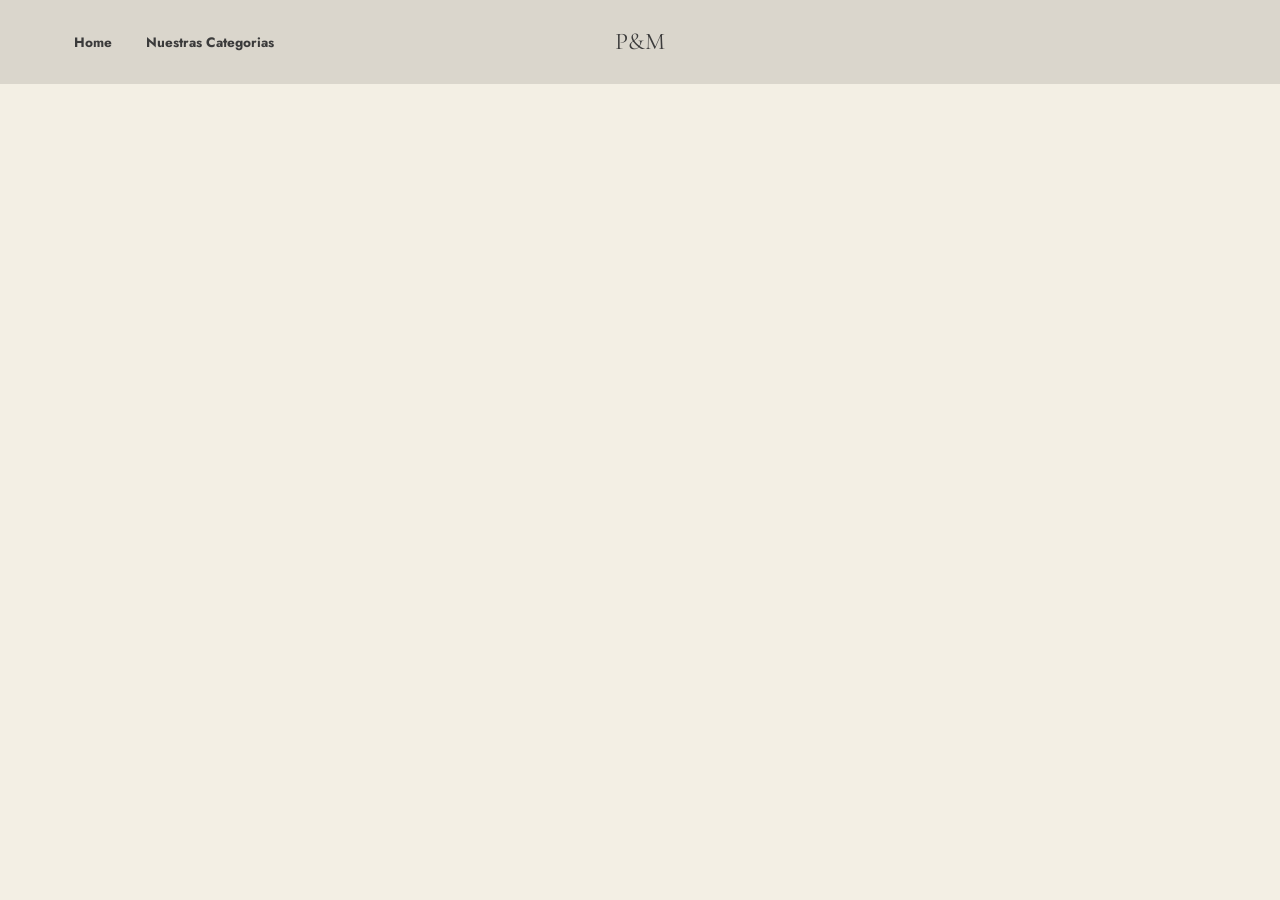
==== pages/arabes.html @ 8a9dba25 "Agregue un HTML para todas las categorias y la opcion de volver a home y a categorias desde cada HTM" ====
<!DOCTYPE html>
<html lang="es">
<head>
    <meta charset="UTF-8">
    <meta name="viewport" content="width=device-width, initial-scale=1.0">
    <meta name="author" content="P&M">
    <link rel="preconnect" href="https://fonts.googleapis.com">
    <link rel="preconnect" href="https://fonts.gstatic.com" crossorigin>
    <link href="https://fonts.googleapis.com/css2?family=Black+Ops+One&family=Cormorant:ital,wght@0,300..700;1,300..700&family=Exo+2:ital,wght@0,100..900;1,100..900&display=swap" rel="stylesheet">
    <link rel="preconnect" href="https://fonts.googleapis.com">
    <link rel="preconnect" href="https://fonts.gstatic.com" crossorigin>
    <link href="https://fonts.googleapis.com/css2?family=Jost:ital,wght@0,100..900;1,100..900&display=swap" rel="stylesheet">
    <link href="https://cdn.jsdelivr.net/npm/bootstrap@5.3.3/dist/css/bootstrap.min.css" rel="stylesheet">
    <link rel="stylesheet" href="https://cdnjs.cloudflare.com/ajax/libs/font-awesome/6.5.2/css/all.min.css">
    <link rel="icon" type="image/x-icon" href="assets/favicon_empresa.ico">
    <link rel="stylesheet" href="../assets/style.css">
    <title>P&M</title>
</head>
<body>
    <!--Extraido de Bootstraps, Navbar sin lista-->
    <nav class="navbar navbar-expand-lg barra-navegacion">
        <div class="container-fluid">
                <a class="logo-marca" href="#">P&M</a>
                <button class="navbar-toggler" type="button" data-bs-toggle="collapse" data-bs-target="#navbarNavAltMarkup" aria-controls="navbarNavAltMarkup" aria-expanded="false" aria-label="Toggle navigation">
                    <span class="navbar-toggler-icon"></span>
                </button>
                <div class="collapse navbar-collapse justify-content-center" id="navbarNavAltMarkup">
                    <div class="navbar-nav">
                        <a class="nav-link" aria-current="page" href="../index.html">Home</a>
                        <a class="nav-link" aria-current="page" href="categorias.html">Nuestras Categorias</a>
                    </div>
                </div>
            </div>
        </div>
    </nav>
    <script src="https://cdn.jsdelivr.net/npm/bootstrap@5.3.3/dist/js/bootstrap.bundle.min.js"></script>
</body>
</html>
---- assets/style.css ----
body {
    background-color: #f3efe4; /*Defino el color de fondo base para todo el body de la pagina*/
    font-family: 'Jost', sans-serif; /*Como letra base va a usar Jost para todo lo que no este definido con su propia fuente*/
}
h1 {
    text-align: center;
    margin-bottom: 2rem; /*Separa las cajas de contenido del titulo*/
    color: #3b3b3b;
    font-family: 'Cormorant', sans-serif;
}
h2 {
    text-align: center;
    margin-bottom: 2rem; /*Separa las cajas de contenido del titulo*/
    color: #3b3b3b;
    font-family: 'Cormorant', sans-serif;
}
/*Agrega un padding al contenerdor de la navbar haciendo que se vea mejor y el texto mas centrado*/
.container-fluid {
    padding: 1rem; /*Crea un espacio de separacion entre el elemento y su propio borde*/
}
/*Barra de navegacion superior */
.barra-navegacion {
    position: sticky; /*Hace que la barra de navegacion se quede fija en la parte superior de la pantalla cuando se hace scroll*/
    top: 0; /*Se usa en conjunto con position: sticky para dejar fija la barra en la parte superior, indica que entre la barra y el contenido no hay espacio*/
    width: 100%; /*Define que la barra ocupe todo el ancho de la pantalla*/
    z-index: 1000; /*Mueve la barra por encima de otros elementos evitando superposicion*/
    background: #dad6cc; /*Cambia el color de fondo de la barra de navegacion para evitar confusiones y que resalte sobre el resto*/
}
/*Logo de la marca, ordena que en el logo de la barra de navegacion tenga estas caracteristicas*/
.barra-navegacion .logo-marca{
    color: #3b3b3b; /*Define el color del texto del logo*/
    font-family: 'Cormorant', sans-serif; /*Se redefine con la caracteristica del cascading la fuente de la letra*/
    font-size: 1.5rem; /*Se define el tamaño de la fuente usando rem para que en todo las pantallas tenga la misma apariencia*/
    text-decoration: none; /*Al ser un link posee texto azul y subrayado, esto lo desactiva*/
    position: relative; /*Se define la posicion relativa para poder usar el transform y centrar el logo en la barra de navegacion*/
    left: 50%; /*Se define su posicion al 50% del ancho de la pantalla desde la izquierda*/
    transform: translateX(-50%); /*Se usa transform ya que al usar de referencia el punto inferior izquierdo causa que se vea descentrado, esto arregla eso moviendo el logo al medio de su contenedor quedando centrado en la barra*/
    cursor: pointer; /*Cambia el cursor al pasar sobre el logo*/
    z-index: 1050; /*Sobrepone el logo sobre otros elementos incluido la navbar*/
}
/*Define el espaciado entre cada opcion de la barra y define que la barra ocupe todo el ancho de la pantalla*/
.barra-navegacion .navbar-nav {
    gap: 1.15rem; /*Define el espacio entre cada opcion de la barra de navegacion*/
    width: 100%; /*Indica que se estire a lo ancho de su contenedor que es mas pequeño que el de la navbar*/
}
/*Esta clase es la clase que modifica a los links, las opciones presentes en la barra. Define color, tamaño de fuente, el "peso" y la transicion*/
.barra-navegacion .nav-link {
    color: #3b3b3b; /*Define el color*/
    font-size: 0.85rem; /*Define el tamaño de la fuente*/
    font-weight: bold; /*Define el peso de la fuente, en este caso bold es negrita*/
    transition: color 0.2s ease, text-shadow 0.2s ease; /*Se define la transicion para el cambio de color y sombra del texto al posicionarse encima del mismo. Se usa en conjunto con el hover*/
}
/*Aca se define que pasa cuando se para sobre la opcion del menu*/
.barra-navegacion .nav-link:hover { /*Si el :hover tuviera un espacio afectaria a cada opcion por separado en vez de como un conjunto en caso de tener imagenes o algun otro elemento*/
    color: #3b3b3b; /*Define el color del texto al pasar el mouse sobre ella*/
    text-shadow: 0 0 10px #3b3b3b; /*Indica que pasa cuando se posa sobre ese boton, en este caso genera una sombra alrededor del texto*/
}
/*Menu hamburguesa, se define el color del borde*/
.barra-navegacion .navbar-toggler {
    border-color: #3b3b3b; /*Define el color del borde*/
}
/*Estilos del banner principal*/
/*Define la posicion y extension de la clase banner en si*/
.banner {
    position: relative; /*Se define la posicion relativa para poder usar el transform y centrar el contenido del banner*/
    width: 100%; /*Define que ocupe todo el ancho de la pantalla*/
    margin: 0; /*Define que no tenga margen, es decir, que no tenga espacio entre el borde de la pantalla y el banner*/
    padding: 0; /*Define que no tenga padding, es decir, que no tenga espacio entre el borde del banner y su contenido*/
    overflow: hidden; /*Evita que el contenido del banner se desborde de su contenedor, esto es util para que las imagenes no sobresalgan del banner*/
}
/*Define las caracteristicas de la imagen del banner*/
.banner img {
    display: block; /*Hace que la imagen se comporte como un bloque, es decir, que ocupe todo el ancho disponible y que no tenga espacio entre ella y otros elementos*/
    width: 100%; /*Define que ocupe todo el ancho de su contenedor*/
    height: auto; /*Define que la altura de la imagen se ajuste automaticamente al ancho de la misma, manteniendo la relacion de aspecto*/
    max-height: calc(100vh - 4rem); /*Es una funcion agregada de CSS que permite calcular tamaños con distintas unidades, en este caso calcua el 100% del alto de dispositivo y se le resta una medida fija esto se hace para que al entrar cargue la image desde donde termina la barra de navegacion hasta el borde inferior del dispositivo*/
    object-fit: cover; /*Le ordena al objeto que cubra el espacio disponible sin distorsionarse*/
    box-shadow: 0 12px 30px rgba(0, 0, 0, 0.35);
    filter: brightness(0.8); /*Reduce el brillo de la imagen para que las letras blancas sean legibles*/
}
.banner h1 {
    font-family: 'Cormorant', sans-serif; /*Define la fuente de la letra del texto importada de Google Fonts*/
    position: absolute; /*Se define una posicon absoluta asi el texto se posiciona sobre la imagen del banner y no se ve afectado por el flujo normal del documento*/
    top: 50%; /*Se centra verticalmente*/
    left: 50%; /*Se centra horizontalmente*/
    transform: translate(-50%, -50%); /*Al tomar como referencia el punto inferior izquierdo se desplaza la mitad de su ancho y altura para que quede centrado*/
    z-index: 2; /*Se define un z-index mayor al de la imagen para que el texto se vea por encima de la misma*/
    color: #ffffff; /*Define el color del texto*/
    text-align: center; /*Define que el texto se alinee al centro*/
    text-shadow: 0 4px 12px rgba(0, 0, 0, 0.7); /*Agrega una sombra al texto para mejorar la legibilidad sobre la imagen*/
}
/*Estilos de la seccion de contenidos */
/*Este fragmento modifica la etiqueta h2 de la clase contenido */
.seccion-sobre-nosotros h2 {
    text-align: center; /*Alinea el texto al centro*/
    margin-bottom: 0.75rem; /*Toma un margen que separa lo que va abajo para darle espacio*/
    color: #3b3b3b; /*Selecciona el color del texto*/
    font-family: 'Cormorant', sans-serif; /*La fuente de la letra del texto importada de Google Fonts*/
    margin-top: 2rem; /*Toma un margen que separa lo que va arriba para darle espacio*/
}
.seccion-sobre-nosotros p {
    text-align: center; /*Alinea el texto al centro*/
    margin: 0 auto 1.5rem; /*Toma un margen que separa lo que va abajo para darle espacio*/
    color: #555; /*Selecciona el color del texto*/
    font-size: 1.25rem; /*Define el tamaño de la letra*/
    line-height: 1.6; /*Define la altura de la linea, es decir, el espacio entre cada linea de texto*/
    max-width: 75%; /*Define un ancho maximo para que no se vea tan largo el texto y sea mas facil de leer. Sin esto el auto del margin no funcionaria correctamente, ya uqe lo que hace el auto es que extiende maregenes laterales para que el texto quede centrado y para eso debe tener un ancho definido*/
}
/*Desde aca hasta modifica la seccion de productos, tanto las tarjetas como la fuente de las letras*/
.seccion-productos {
    padding: 3rem 1.5rem; /*Crea una separacion entre el contenido y su propia caja de contenido. El primer valor aplica ese padding arriba y abajo, el otro en izquierda y derecho*/
}
/*Cambia el estilo del h2 de la seccion de productos*/
.seccion-productos h2 {
    text-align: center;
    margin-bottom: 2rem; /*Separa las cajas de contenido del titulo*/
    color: #3b3b3b;
    font-family: 'Cormorant', sans-serif;
}
/*Este fragmento modifica el diseño de la cuadrícula de productos*/
.cuadricula-productos {
    display: grid; /*Convierte el contenedor en una cuadrícula con filas y columnas*/
    grid-template-columns: repeat(auto-fit, minmax(220px, 1fr)); /*Crea una cuadricula responsive que se adapta a la pantalla. El repeat indica que debe repetir este patron por cada columna, sin tener que escribir manualmente cada una. Auto-fit ajusta el numero de columans segun el ancho de la pantalla evitando que alguna no se dibuje o quede por la mitad. Minmax respresenta el minimo tamaño que debe tomar cada columna. Y fr significa el tamaño minimo, fr es fraccion unit que representa una faccion del espacio disponible en el contenedor, evitando desbordamientos*/
    gap: 1.5rem; /*Actua como un margen entre las cajas de productos*/
    max-width: 1200px; /*Setea un estiramiento maximo de 1200px, esto evita que al achicar la pantalla la estructura se desborde y rompa la estetica, pero a la vez, si alcanza ese ancho se detiene*/
    margin: 0 auto; /*Cuando supera los 1200px se detiene ahi y esto hace que el contenido quede centrado poniendo que no tenga margenes arriba y abajo y que se adapte al medio con el auto*/
    align-items: stretch; /*Define que las cajas ocupen todo el espacio disponible verticalmente cuando no hay una verticalidad definida*/
}
.tarjeta-producto {
    background: #dfdbd0; /*Define el color de fondo de las tarjetas de producto*/
    border-radius: 16px; /*Define el redondeo de las esquinas de las tarjetas de producto*/
    overflow: hidden; /*Evita que el contenido de la tarjeta se desborde de su contenedor, esto es util para que las imagenes no sobresalgan de la tarjeta*/
    box-shadow: 0 8px 20px rgba(0, 0, 0, 0.08); /*Define la sombra de la tarjeta, el primer valor es el desplazamiento horizontal, el segundo es el desplazamiento vertical y el tercero es el difuminado*/
    display: flex; /*Convierte la tarjeta en un contenedor flexible, esto permite que los elementos hijos se acomoden de manera flexible y responsiva*/
    flex-direction: column; /*Define que los elementos hijos se acomoden en una columna, es decir, uno debajo del otro*/
    height: 100%; /*Hace que la tarjeta ocupe todo el alto disponible en su contenedor, esto es util para que todas las tarjetas tengan la misma altura y se vean uniformes*/
}

.tarjeta-producto:hover { /*Si el :hover va con espacio entonces no afecta a toda la tarejta si no a cada hijo de la tarjeta*/
    transform: translateY(-5px); /*Se traslada 5px hacia arriba para hacer notar que se esta interactuando con ella*/
    box-shadow: 0 12px 25px rgba(0, 0, 0, 0.12); /*Crea una sombra para darle un efecto de elevación*/
}
/*Este fragmento modifica el diseño de la imagen dentro de cada tarjeta de producto*/
.tarjeta-producto img {
    width: 100%; /*Que ocupe todo el ancho disponible del contenedor*/
    height: 240px; /*Define una altura fija para que todas las imagenes tengan la misma altura y se vean uniformes*/
    object-fit: cover; /*Hace que la imagen se ajuste al contenedor sin distorsionarse, recortando lo que sobre si es necesario*/
    display: block; /*Hace que la imagen se comporte como un bloque, es decir, que ocupe todo el ancho disponible y que no tenga espacio entre ella y otros elementos*/
}
.tarjeta-producto a {
    text-decoration: none; /*Elimina el subrayado del texto del link*/
    color: inherit; /*Hace que el color del texto del link herede el color de su contenedor, evitando que se vea azul y subrayado*/
}
/*Este fragmento modifica el diseño de la información dentro de cada tarjeta de producto*/
.info-producto {
    padding: 1rem; /*Crea un espacio de separacion entre el contenido y su propio borde*/
    display: flex; /*Convierte el contenedor en un contenedor flexible, esto permite que los elementos hijos se acomoden de manera flexible y responsiva*/
    flex-direction: column; /*Define que los elementos hijos se acomoden en una columna, es decir, uno debajo del otro*/
    justify-content: flex-start; /*Alinea los elementos hijos al inicio del contenedor, es decir, hacia arriba*/
    flex: 1; /*Causa que los contenedores de información se expandan para llenar el espacio disponible haceindo que sean todos iguales*/
}
/*Este fragmento modifica el diseño del título dentro de cada tarjeta de producto*/
.product-info h3,
.product-info h4 {
    margin: 0 0 0.5rem; /*Agrega un espacio de separación entre el título y el contenido siguiente pero no en los costados*/
    color: #3b3b3b; /*Define el color del texto del título*/
    font-size: 1.1rem; /*Define el tamaño de la fuente del título*/
    
}
/*Este fragmento modifica el diseño de la descripción dentro de cada tarjeta de producto*/
.info-producto p {
    margin: 0; /*Elimina el margen por defecto del párrafo*/
    color: #555; /*Define el color del texto de la descripción*/
    font-size: 0.95rem; /*Define el tamaño de la fuente de la descripción*/
    line-height: 1.5; /*Define la altura de la línea, es decir, el espacio entre cada línea de texto de la descripción en caso de que ocupe mas de una línea*/
}

.tarjeta-mas-info {
    background: #dfdbd0; /*Define el color de fondo de las tarjetas de producto*/
    border-radius: 16px; /*Define el redondeo de las esquinas de las tarjetas de producto*/
    overflow: hidden; /*Evita que el contenido de la tarjeta se desborde de su contenedor, esto es util para que las imagenes no sobresalgan de la tarjeta*/
    box-shadow: 0 8px 20px rgba(0, 0, 0, 0.08); /*Define la sombra de la tarjeta, el primer valor es el desplazamiento horizontal, el segundo es el desplazamiento vertical y el tercero es el difuminado*/

    display: flex; /*Convierte la tarjeta en un contenedor flexible, esto permite que los elementos hijos se acomoden de manera flexible y responsiva*/
    flex-direction: column; /*Define que los elementos hijos se acomoden en una columna, es decir, uno debajo del otro*/
    align-items: center; /*Alinea el texto al centro*/
    justify-content: center; /*Alinea el contenido al centro*/
    text-align: center; /*Alinea el texto al centro*/
    height: 100%; /*Hace que la tarjeta ocupe todo el alto disponible en su contenedor, esto es util para que todas las tarjetas tengan la misma altura y se vean uniformes*/
}
.tarjeta-mas-info:hover { /*Si el :hover va con espacio entonces no afecta a toda la tarejta si no a cada hijo de la tarjeta*/
    transform: translateY(-5px); /*Se traslada 5px hacia arriba para hacer notar que se esta interactuando con ella*/
    box-shadow: 0 12px 25px rgba(0, 0, 0, 0.12); /*Crea una sombra para darle un efecto de elevación*/
}
.texto-mas-info h4 {
    color: #3b3b3b; /*Define el color del texto del título*/
    font-size: 2rem; /*Define el tamaño de la fuente del título*/
}
/*Este fragmento modifica el diseño de la descripción dentro de cada tarjeta de producto*/
.texto-mas-info p {
    margin: 0; /*Elimina el margen por defecto del párrafo*/
    color: #555; /*Define el color del texto de la descripción*/
    font-size: 1.25rem; /*Define el tamaño de la fuente de la descripción*/
    line-height: 1.5; /*Define la altura de la línea, es decir, el espacio entre cada línea de texto de la descripción en caso de que ocupe mas de una línea*/
}
.texto-mas-info .boton-mas {
    display: inline-block; /*Hace que el botón se comporte como un bloque en línea, es decir, que ocupe solo el espacio necesario y que pueda estar al lado de otros elementos*/
    padding: 0.5rem 1rem; /*Crea un espacio de separacion entre el contenido y su propio borde, el primer valor aplica arriba y abajo, el otro en izquierda y derecho*/
    background-color: #3b3b3b; /*Define el color de fondo del botón*/
    color: #ffffff; /*Define el color del texto del botón*/
    border-radius: 8px; /*Define el redondeo de las esquinas del botón*/
    text-decoration: none; /*Elimina el subrayado del texto del botón*/
    transition: background-color 0.2s ease, transform 0.2s ease; /*Define la transición para los cambios de color de fondo y transformación al pasar el mouse sobre el botón*/
    margin: 1rem; /*Crea un espacio de separacion entre el botón y el contenido superior*/
}
.redes-sociales {
    list-style: none;
    padding: 0;
    margin: 0 auto;
    max-width: 900px;
    width: 100%;
    display: flex;
    flex-direction: column;
    align-items: center;
    gap: 1rem;
}
.redes-sociales-item {
    width: 100%;
    max-width: 520px;
    display: grid;
    grid-template-columns: 70px 1fr;
    align-items: center;
    gap: 1rem;
    justify-content: center;
}
.logo-red-social {
    width: 64px;
    height: 64px;
    display: flex;
    align-items: center;
    justify-content: center;
    background: #dad6cc;
    border-radius: 50%;
    color: #3b3b3b;
    font-size: 2rem;
    text-decoration: none;
    transition: transform 0.2s ease, box-shadow 0.2s ease;
}
.logo-red-social:hover {
    transform: scale(1.08);
    box-shadow: 0 8px 18px rgba(0, 0, 0, 0.1);
}
.redes-sociales-item p {
    margin: 0;
    color: #3b3b3b;
    font-size: 1rem;
    line-height: 1.5;
    text-align: left;
    display: flex;
    align-items: center;
    justify-content: flex-start;
}
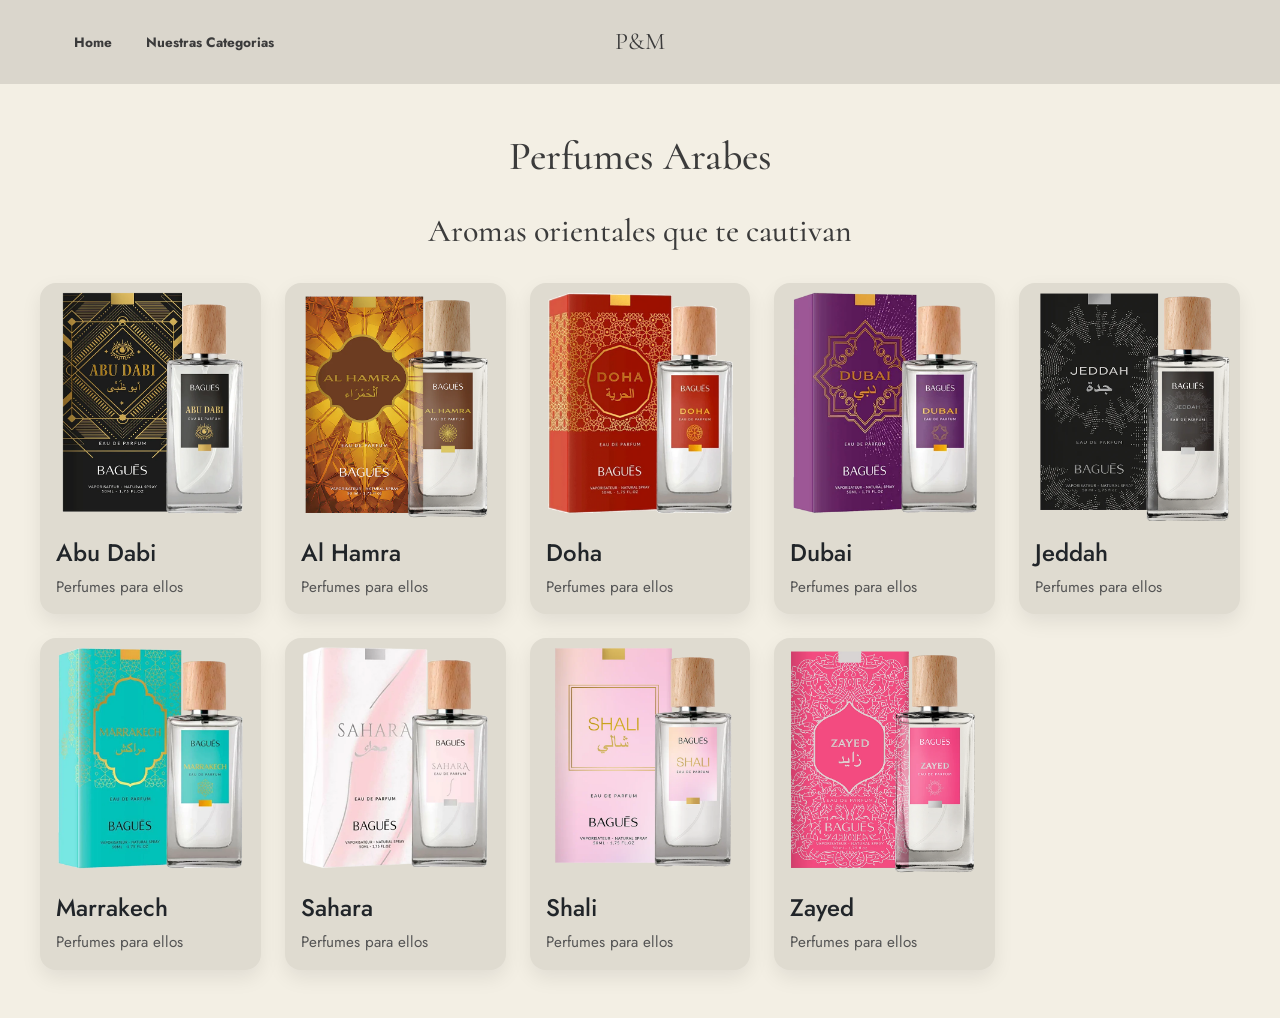
==== commit 211ec595: "Agregue todas las imagenes para Aromatizantes y arabes y converti las tarjetas de categorias en carr" ====
--- a/pages/arabes.html
+++ b/pages/arabes.html
@@ -20,19 +20,86 @@
     <!--Extraido de Bootstraps, Navbar sin lista-->
     <nav class="navbar navbar-expand-lg barra-navegacion">
         <div class="container-fluid">
-                <a class="logo-marca" href="#">P&M</a>
-                <button class="navbar-toggler" type="button" data-bs-toggle="collapse" data-bs-target="#navbarNavAltMarkup" aria-controls="navbarNavAltMarkup" aria-expanded="false" aria-label="Toggle navigation">
-                    <span class="navbar-toggler-icon"></span>
-                </button>
-                <div class="collapse navbar-collapse justify-content-center" id="navbarNavAltMarkup">
-                    <div class="navbar-nav">
-                        <a class="nav-link" aria-current="page" href="../index.html">Home</a>
-                        <a class="nav-link" aria-current="page" href="categorias.html">Nuestras Categorias</a>
-                    </div>
+            <a class="logo-marca" href="#">P&M</a>
+            <button class="navbar-toggler" type="button" data-bs-toggle="collapse" data-bs-target="#navbarNavAltMarkup" aria-controls="navbarNavAltMarkup" aria-expanded="false" aria-label="Toggle navigation">
+                <span class="navbar-toggler-icon"></span>
+            </button>
+            <div class="collapse navbar-collapse justify-content-center" id="navbarNavAltMarkup">
+                <div class="navbar-nav">
+                    <a class="nav-link" aria-current="page" href="../index.html">Home</a>
+                    <a class="nav-link" aria-current="page" href="categorias.html">Nuestras Categorias</a>
                 </div>
             </div>
         </div>
     </nav>
+    <section class="seccion-productos" id="productos">
+        <h1>Perfumes Arabes</h1>
+        <h2>Aromas orientales que te cautivan</h2>
+        <div class="cuadricula-productos">
+            <article class="tarjeta-producto">
+                <img src="../assets/img/arabes/abu_dabi.webp" alt="Perfume Abu Dabi">
+                <div class="info-producto">
+                    <h4>Abu Dabi</h4>
+                    <p>Perfumes para ellos</p>
+                </div>
+            </article>
+            <article class="tarjeta-producto">
+                <img src="../assets/img/arabes/al_hamra.webp" alt="Perfume Al Hamra">
+                <div class="info-producto">
+                    <h4>Al Hamra</h4>
+                    <p>Perfumes para ellos</p>
+                </div>
+            </article>
+            <article class="tarjeta-producto">
+                <img src="../assets/img/arabes/doha.webp" alt="Perfume Doha">
+                <div class="info-producto">
+                    <h4>Doha</h4>
+                    <p>Perfumes para ellos</p>
+                </div>
+            </article>
+            <article class="tarjeta-producto">
+                <img src="../assets/img/arabes/dubai.webp" alt="Perfume Dubai">
+                <div class="info-producto">
+                    <h4>Dubai</h4>
+                    <p>Perfumes para ellos</p>
+                </div>
+            </article>
+            <article class="tarjeta-producto">
+                <img src="../assets/img/arabes/jeddah.webp" alt="Perfume Jeddah">
+                <div class="info-producto">
+                    <h4>Jeddah</h4>
+                    <p>Perfumes para ellos</p>
+                </div>
+            </article>
+            <article class="tarjeta-producto">
+                <img src="../assets/img/arabes/marrakech.webp" alt="Perfume Marrakech">
+                <div class="info-producto">
+                    <h4>Marrakech</h4>
+                    <p>Perfumes para ellos</p>
+                </div>
+            </article>
+            <article class="tarjeta-producto">
+                <img src="../assets/img/arabes/sahara.webp" alt="Perfume Sahara">
+                <div class="info-producto">
+                    <h4>Sahara</h4>
+                    <p>Perfumes para ellos</p>
+                </div>
+            </article>
+            <article class="tarjeta-producto">
+                <img src="../assets/img/arabes/shali.webp" alt="Perfume Shali">
+                <div class="info-producto">
+                    <h4>Shali</h4>
+                    <p>Perfumes para ellos</p>
+                </div>
+            </article>
+            <article class="tarjeta-producto">
+                <img src="../assets/img/arabes/zayed.webp" alt="Perfume Zayed">
+                <div class="info-producto">
+                    <h4>Zayed</h4>
+                    <p>Perfumes para ellos</p>
+                </div>
+            </article>
+
     <script src="https://cdn.jsdelivr.net/npm/bootstrap@5.3.3/dist/js/bootstrap.bundle.min.js"></script>
 </body>
 </html>
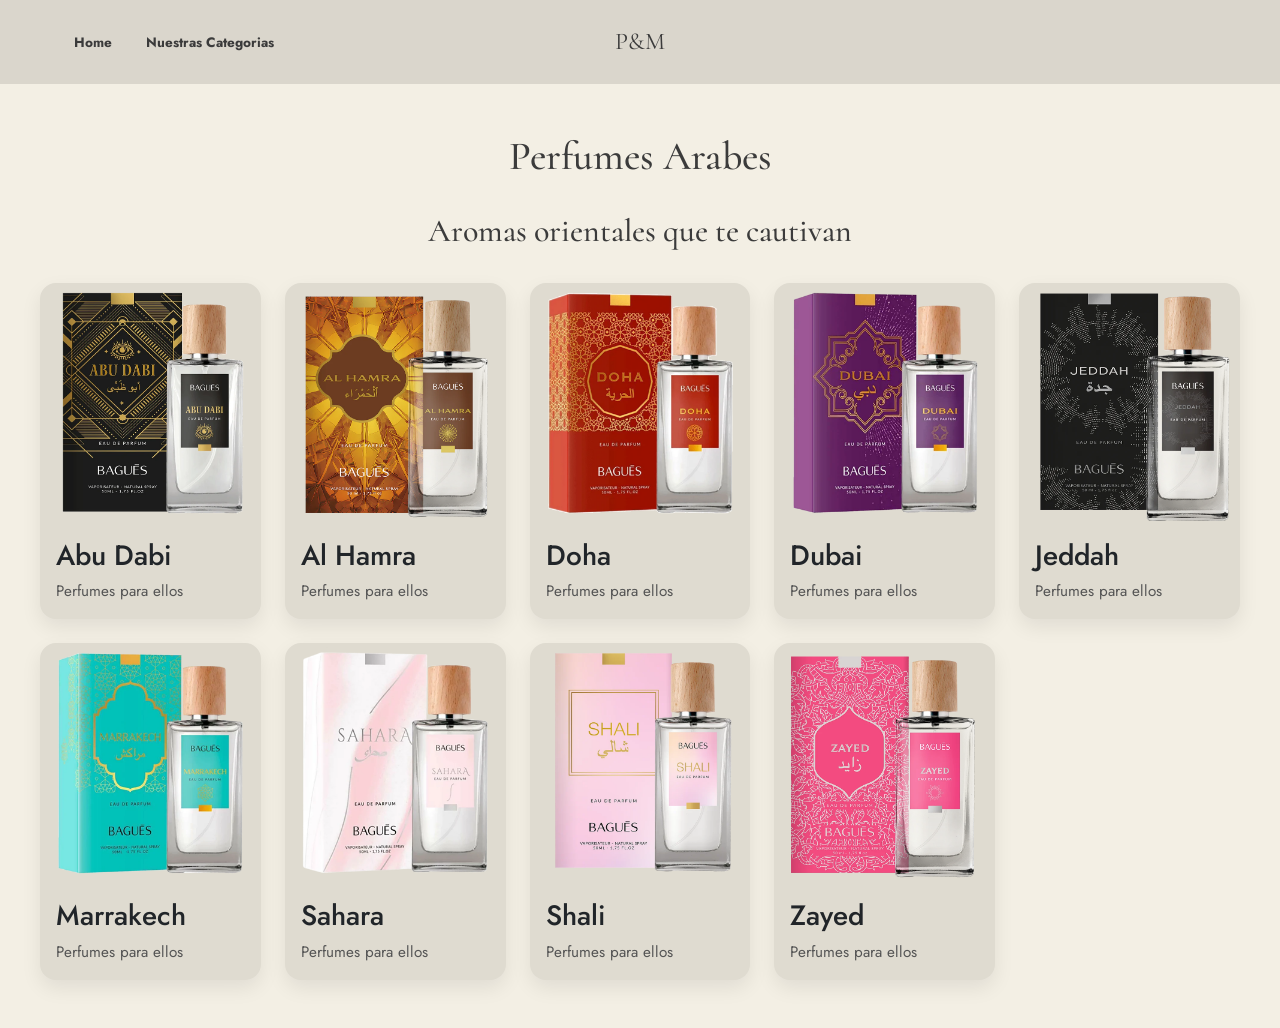
==== commit 2517a652: "Arregle todas las invalidaciones de W3C" ====
--- a/pages/arabes.html
+++ b/pages/arabes.html
@@ -39,67 +39,68 @@
             <article class="tarjeta-producto">
                 <img src="../assets/img/arabes/abu_dabi.webp" alt="Perfume Abu Dabi">
                 <div class="info-producto">
-                    <h4>Abu Dabi</h4>
+                    <h3>Abu Dabi</h3>
                     <p>Perfumes para ellos</p>
                 </div>
             </article>
             <article class="tarjeta-producto">
                 <img src="../assets/img/arabes/al_hamra.webp" alt="Perfume Al Hamra">
                 <div class="info-producto">
-                    <h4>Al Hamra</h4>
+                    <h3>Al Hamra</h3>
                     <p>Perfumes para ellos</p>
                 </div>
             </article>
             <article class="tarjeta-producto">
                 <img src="../assets/img/arabes/doha.webp" alt="Perfume Doha">
                 <div class="info-producto">
-                    <h4>Doha</h4>
+                    <h3>Doha</h3>
                     <p>Perfumes para ellos</p>
                 </div>
             </article>
             <article class="tarjeta-producto">
                 <img src="../assets/img/arabes/dubai.webp" alt="Perfume Dubai">
                 <div class="info-producto">
-                    <h4>Dubai</h4>
+                    <h3>Dubai</h3>
                     <p>Perfumes para ellos</p>
                 </div>
             </article>
             <article class="tarjeta-producto">
                 <img src="../assets/img/arabes/jeddah.webp" alt="Perfume Jeddah">
                 <div class="info-producto">
-                    <h4>Jeddah</h4>
+                    <h3>Jeddah</h3>
                     <p>Perfumes para ellos</p>
                 </div>
             </article>
             <article class="tarjeta-producto">
                 <img src="../assets/img/arabes/marrakech.webp" alt="Perfume Marrakech">
                 <div class="info-producto">
-                    <h4>Marrakech</h4>
+                    <h3>Marrakech</h3>
                     <p>Perfumes para ellos</p>
                 </div>
             </article>
             <article class="tarjeta-producto">
                 <img src="../assets/img/arabes/sahara.webp" alt="Perfume Sahara">
                 <div class="info-producto">
-                    <h4>Sahara</h4>
+                    <h3>Sahara</h3>
                     <p>Perfumes para ellos</p>
                 </div>
             </article>
             <article class="tarjeta-producto">
                 <img src="../assets/img/arabes/shali.webp" alt="Perfume Shali">
                 <div class="info-producto">
-                    <h4>Shali</h4>
+                    <h3>Shali</h3>
                     <p>Perfumes para ellos</p>
                 </div>
             </article>
             <article class="tarjeta-producto">
                 <img src="../assets/img/arabes/zayed.webp" alt="Perfume Zayed">
                 <div class="info-producto">
-                    <h4>Zayed</h4>
+                    <h3>Zayed</h3>
                     <p>Perfumes para ellos</p>
                 </div>
             </article>
-
+        </div>
+    </section>
     <script src="https://cdn.jsdelivr.net/npm/bootstrap@5.3.3/dist/js/bootstrap.bundle.min.js"></script>
 </body>
 </html>
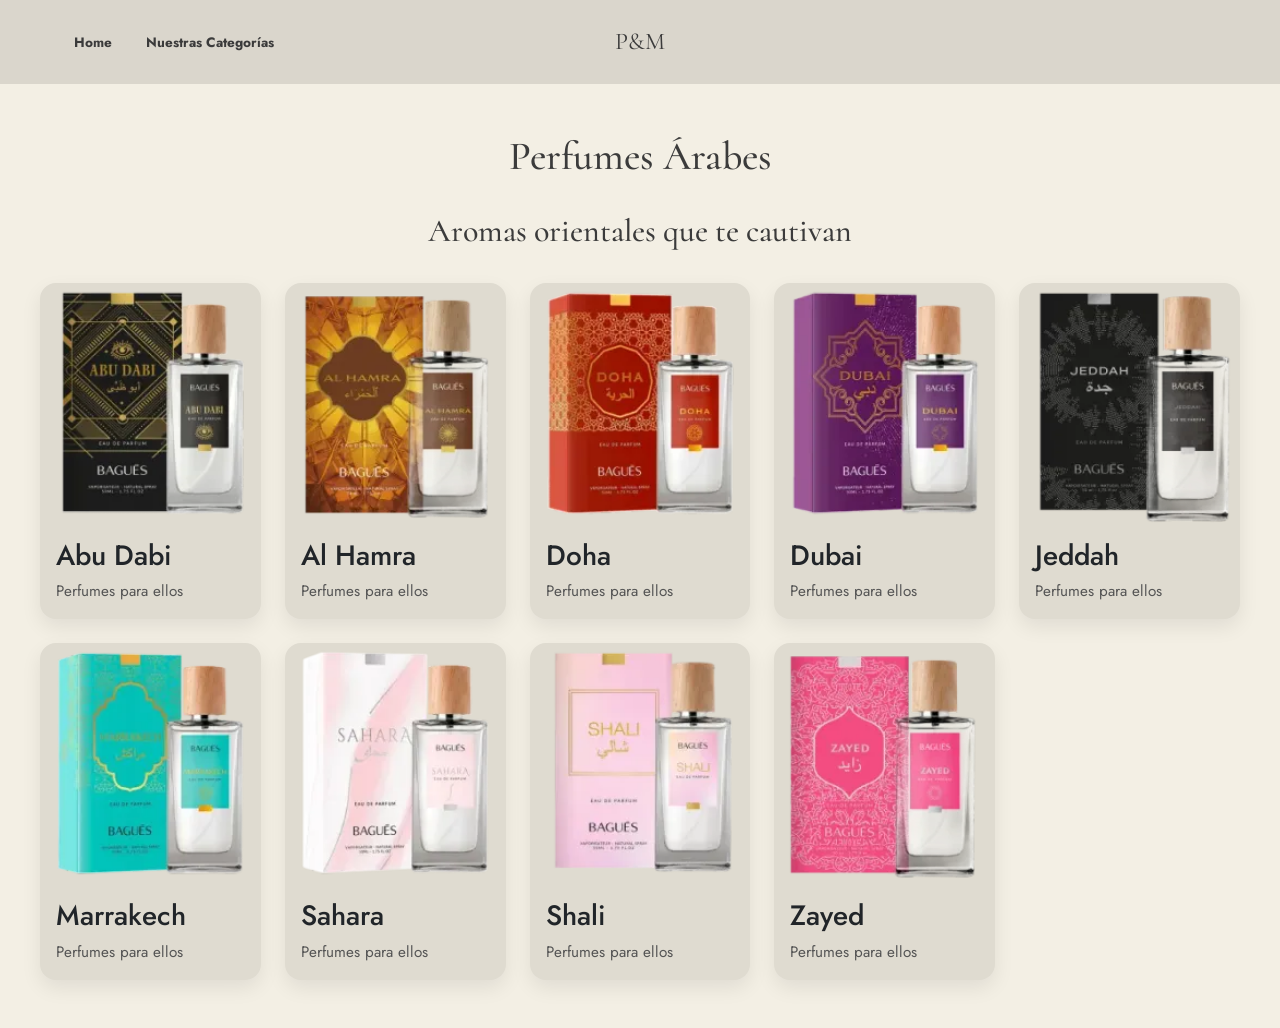
==== commit b9f3195f: "Escale las fotos al tamaño correcto, y agregue las tildes que faltaban" ====
--- a/pages/arabes.html
+++ b/pages/arabes.html
@@ -12,7 +12,7 @@
     <link href="https://fonts.googleapis.com/css2?family=Jost:ital,wght@0,100..900;1,100..900&display=swap" rel="stylesheet">
     <link href="https://cdn.jsdelivr.net/npm/bootstrap@5.3.3/dist/css/bootstrap.min.css" rel="stylesheet">
     <link rel="stylesheet" href="https://cdnjs.cloudflare.com/ajax/libs/font-awesome/6.5.2/css/all.min.css">
-    <link rel="icon" type="image/x-icon" href="assets/favicon_empresa.ico">
+    <link rel="icon" type="image/x-icon" href="../assets/img/empresa/favicon_empresa.ico">
     <link rel="stylesheet" href="../assets/style.css">
     <title>P&M</title>
 </head>
@@ -27,73 +27,73 @@
             <div class="collapse navbar-collapse justify-content-center" id="navbarNavAltMarkup">
                 <div class="navbar-nav">
                     <a class="nav-link" aria-current="page" href="../index.html">Home</a>
-                    <a class="nav-link" aria-current="page" href="categorias.html">Nuestras Categorias</a>
+                    <a class="nav-link" aria-current="page" href="categorias.html">Nuestras Categorías</a>
                 </div>
             </div>
         </div>
     </nav>
     <section class="seccion-productos" id="productos">
-        <h1>Perfumes Arabes</h1>
+        <h1>Perfumes Árabes</h1>
         <h2>Aromas orientales que te cautivan</h2>
         <div class="cuadricula-productos">
             <article class="tarjeta-producto">
-                <img src="../assets/img/arabes/abu_dabi.webp" alt="Perfume Abu Dabi">
+                <img src="../assets/img/arabes/abu_dabi.webp" alt="Perfume Abu Dabi" height="250" width="220">
                 <div class="info-producto">
                     <h3>Abu Dabi</h3>
                     <p>Perfumes para ellos</p>
                 </div>
             </article>
             <article class="tarjeta-producto">
-                <img src="../assets/img/arabes/al_hamra.webp" alt="Perfume Al Hamra">
+                <img src="../assets/img/arabes/al_hamra.webp" alt="Perfume Al Hamra" height="250" width="220">
                 <div class="info-producto">
                     <h3>Al Hamra</h3>
                     <p>Perfumes para ellos</p>
                 </div>
             </article>
             <article class="tarjeta-producto">
-                <img src="../assets/img/arabes/doha.webp" alt="Perfume Doha">
+                <img src="../assets/img/arabes/doha.webp" alt="Perfume Doha" height="250" width="220">
                 <div class="info-producto">
                     <h3>Doha</h3>
                     <p>Perfumes para ellos</p>
                 </div>
             </article>
             <article class="tarjeta-producto">
-                <img src="../assets/img/arabes/dubai.webp" alt="Perfume Dubai">
+                <img src="../assets/img/arabes/dubai.webp" alt="Perfume Dubai" height="250" width="220">
                 <div class="info-producto">
                     <h3>Dubai</h3>
                     <p>Perfumes para ellos</p>
                 </div>
             </article>
             <article class="tarjeta-producto">
-                <img src="../assets/img/arabes/jeddah.webp" alt="Perfume Jeddah">
+                <img src="../assets/img/arabes/jeddah.webp" alt="Perfume Jeddah" height="250" width="220">
                 <div class="info-producto">
                     <h3>Jeddah</h3>
                     <p>Perfumes para ellos</p>
                 </div>
             </article>
             <article class="tarjeta-producto">
-                <img src="../assets/img/arabes/marrakech.webp" alt="Perfume Marrakech">
+                <img src="../assets/img/arabes/marrakech.webp" alt="Perfume Marrakech" height="250" width="220">
                 <div class="info-producto">
                     <h3>Marrakech</h3>
                     <p>Perfumes para ellos</p>
                 </div>
             </article>
             <article class="tarjeta-producto">
-                <img src="../assets/img/arabes/sahara.webp" alt="Perfume Sahara">
+                <img src="../assets/img/arabes/sahara.webp" alt="Perfume Sahara" height="250" width="220">
                 <div class="info-producto">
                     <h3>Sahara</h3>
                     <p>Perfumes para ellos</p>
                 </div>
             </article>
             <article class="tarjeta-producto">
-                <img src="../assets/img/arabes/shali.webp" alt="Perfume Shali">
+                <img src="../assets/img/arabes/shali.webp" alt="Perfume Shali" height="250" width="220">
                 <div class="info-producto">
                     <h3>Shali</h3>
                     <p>Perfumes para ellos</p>
                 </div>
             </article>
             <article class="tarjeta-producto">
-                <img src="../assets/img/arabes/zayed.webp" alt="Perfume Zayed">
+                <img src="../assets/img/arabes/zayed.webp" alt="Perfume Zayed" height="250" width="220">
                 <div class="info-producto">
                     <h3>Zayed</h3>
                     <p>Perfumes para ellos</p>
--- a/assets/style.css
+++ b/assets/style.css
@@ -10,7 +10,7 @@
 }
 h2 {
     text-align: center;
-    margin-bottom: 2rem; /*Separa las cajas de contenido del titulo*/
+    margin: 2rem auto 4rem; /*Separa las cajas de contenido del titulo*/
     color: #3b3b3b;
     font-family: 'Cormorant', sans-serif;
 }
@@ -90,6 +90,9 @@
     text-shadow: 0 4px 12px rgba(0, 0, 0, 0.7); /*Agrega una sombra al texto para mejorar la legibilidad sobre la imagen*/
 }
 /*Estilos de la seccion de contenidos */
+.seccion-sobre-nosotros {
+    padding: 4rem 1.5rem; /*Crea una separacion entre el contenido y su propia caja de contenido. El primer valor aplica ese padding arriba y abajo, el otro en izquierda y derecho*/
+}
 /*Este fragmento modifica la etiqueta h2 de la clase contenido */
 .seccion-sobre-nosotros h2 {
     text-align: center; /*Alinea el texto al centro*/
@@ -214,49 +217,107 @@
     margin: 1rem; /*Crea un espacio de separacion entre el botón y el contenido superior*/
 }
 .redes-sociales {
-    list-style: none;
-    padding: 0;
-    margin: 0 auto;
-    max-width: 900px;
-    width: 100%;
+    list-style: none; /*Elimina los puntos de la lista*/
+    padding: 0; /*Elimina el padding de la lista*/
+    margin: 0 auto; /*Elimina el margen de la lista y la centra horizontalmente*/
+    max-width: 900px; /*Define un ancho máximo para la lista, evitando que se vea demasiado ancha en pantallas grandes*/
+    width: 100%; /*Define que la lista ocupe todo el ancho disponible de su contenedor*/
+    display: flex; /*Convierte la lista en un contenedor flexible, esto permite que los elementos hijos se acomoden de manera flexible y responsiva*/
+    flex-direction: column; /*Define que los elementos hijos se acomoden en una columna, es decir, uno debajo del otro*/
+    align-items: center; /*Alinea los elementos hijos al centro del contenedor*/
+    justify-content: center; /*Alinea los elementos hijos al centro del contenedor*/
+    gap: 1rem; /*Define un espacio de separación entre los elementos hijos*/
+    margin-bottom: 5rem; /*Crea un espacio de separacion entre el contenido y su propio borde, en este caso abajo*/
+}
+.redes-sociales-item {
+    width: 100%; /*Define que el elemento ocupe todo el ancho disponible de su contenedor*/
+    max-width: 520px; /*Define un ancho máximo para el elemento, evitando que se vea demasiado ancho en pantallas grandes*/
+    display: grid; /*Convierte el elemento en una cuadrícula, esto permite que los elementos hijos se acomoden de manera flexible y responsiva*/
+    grid-template-columns: 70px 1fr; /*Define que la cuadrícula tenga dos columnas, la primera de 70px y la segunda que ocupe el resto del espacio disponible*/
+    align-items: center; /*Alinea los elementos hijos al centro de la cuadrícula*/
+    gap: 1rem; /*Define un espacio de separación entre los elementos hijos*/
+}
+.logo-red-social {
+    width: 64px; /*Define el ancho del logo de la red social*/
+    height: 64px; /*Define la altura del logo de la red social*/
+    display: flex; /*Convierte el logo en un contenedor flexible, esto permite que los elementos hijos se acomoden de manera flexible y responsiva*/
+    align-items: center; /*Alinea los elementos hijos al centro del contenedor*/
+    justify-content: center; /*Alinea los elementos hijos al centro del contenedor*/
+    background: #dad6cc; /*Define el color de fondo del logo de la red social*/
+    border-radius: 50%; /*Define que el logo de la red social tenga forma circular*/
+    color: #3b3b3b; /*Define el color del icono de la red social*/
+    font-size: 2rem; /*Define el tamaño del icono de la red social*/
+    text-decoration: none; /*Elimina el subrayado del icono de la red social*/
+    transition: transform 0.2s ease, box-shadow 0.2s ease; /*Define la transición para los cambios de transformación y sombra al pasar el mouse sobre el logo de la red social*/
+}
+.logo-red-social:hover {
+    transform: scale(1.08); /*Hace que el logo de la red social se agrande ligeramente al pasar el mouse sobre él*/
+    box-shadow: 0 8px 18px rgba(0, 0, 0, 0.1); /*Agrega una sombra al logo de la red social al pasar el mouse sobre él*/
+}
+.redes-sociales-item p {
+    margin: 0; /*Elimina el margen por defecto del párrafo*/
+    padding: 0; /*Elimina el padding por defecto del párrafo*/
+    color: #3b3b3b; /*Define el color del texto de la red social*/
+    font-size: 1.25rem; /*Define el tamaño de la fuente del texto de la red social*/
+    line-height: 1.5; /*Define la altura de la línea, es decir, el espacio entre cada línea de texto de la red social en caso de que ocupe mas de una línea*/
+    text-align: center; /*Alinea el texto de la red social al centro*/
+    justify-content: center; /*Alinea los elementos hijos al centro del contenedor*/
+}
+.contenido-footer {
+    background-color: #dad6cc; /*Define el color de fondo del footer*/
+    padding: 1rem 1rem; /*Crea un espacio de separacion entre el contenido y su propio borde, el primer valor aplica arriba y abajo, el otro en izquierda y derecho*/
+    font-family: 'Jost', sans-serif; /*Define la fuente de la letra del texto importada de Google Fonts*/
+    font-size: 0.85rem; /*Define el tamaño de la fuente del texto del footer*/
+    color: #3b3b3b; /*Define el color del texto del footer*/
+}
+.seccion-preguntas {
+    padding: 3rem 1.5rem; /*Crea una separacion entre el contenido y su propia caja de contenido. El primer valor aplica ese padding arriba y abajo, el otro en izquierda y derecho*/
+}
+/*Cambia el estilo del h2 de la seccion de productos*/
+.seccion-preguntas h2 {
+    text-align: center;
+    margin-bottom: 2rem; /*Separa las cajas de contenido del titulo*/
+    color: #3b3b3b;
+    font-family: 'Cormorant', sans-serif;
+}
+.item-pregunta {
+    background-color: #ede7d9;
+}
+.texto-pregunta {
+    font-family: 'Cormorant', sans-serif;
+    font-size: 1.5rem;
+}
+.info-pregunta {
+    font-family: 'Jost', sans-serif;
+    font-size: 0.75rem;
+}
+.link-form a {
+    text-decoration: none;
+    font-weight: bold;
+}
+.contenedor-form {
+    width: 90%;          /* Ocupa casi toda la pantalla dejando un 5% de margen a cada lado */
+    margin: 2rem auto;   /* Lo centra horizontalmente de forma natural sin deformar el botón */
     display: flex;
     flex-direction: column;
-    align-items: center;
-    gap: 1rem;
-}
-.redes-sociales-item {
-    width: 100%;
-    max-width: 520px;
-    display: grid;
-    grid-template-columns: 70px 1fr;
-    align-items: center;
-    gap: 1rem;
-    justify-content: center;
-}
-.logo-red-social {
-    width: 64px;
-    height: 64px;
-    display: flex;
-    align-items: center;
-    justify-content: center;
-    background: #dad6cc;
-    border-radius: 50%;
-    color: #3b3b3b;
-    font-size: 2rem;
-    text-decoration: none;
-    transition: transform 0.2s ease, box-shadow 0.2s ease;
-}
-.logo-red-social:hover {
-    transform: scale(1.08);
-    box-shadow: 0 8px 18px rgba(0, 0, 0, 0.1);
-}
-.redes-sociales-item p {
-    margin: 0;
-    color: #3b3b3b;
+}
+.contenedor-form textarea {
+    width: 100%;         /* Hace que el cuadro de texto se estire al 100% de .contenedor-form */
+    box-sizing: border-box; /* Evita que el padding haga que se pase de los bordes */
+}
+.form-pregunta .btn {
+    margin-left: 2rem;
+    font-family: 'Jost', sans-serif;
     font-size: 1rem;
-    line-height: 1.5;
-    text-align: left;
-    display: flex;
-    align-items: center;
-    justify-content: flex-start;
+    font-weight: 500;
+    color: #ffffff;               /* Texto blanco */
+    background-color: #8c7a6b;    /* Tono crema/topo oscuro que combina con el fondo */
+    border: none;
+    border-radius: 25px;          /* Bordes bien redondeados (puedes usar 8px si lo prefieres menos píldora) */
+    padding: 0.6rem 2rem;         /* Tamaño cómodo del botón */
+    cursor: pointer;
+    transition: background-color 0.3s ease;
+}
+.form-pregunta .btn:hover {
+    background-color: #706053;
 }
